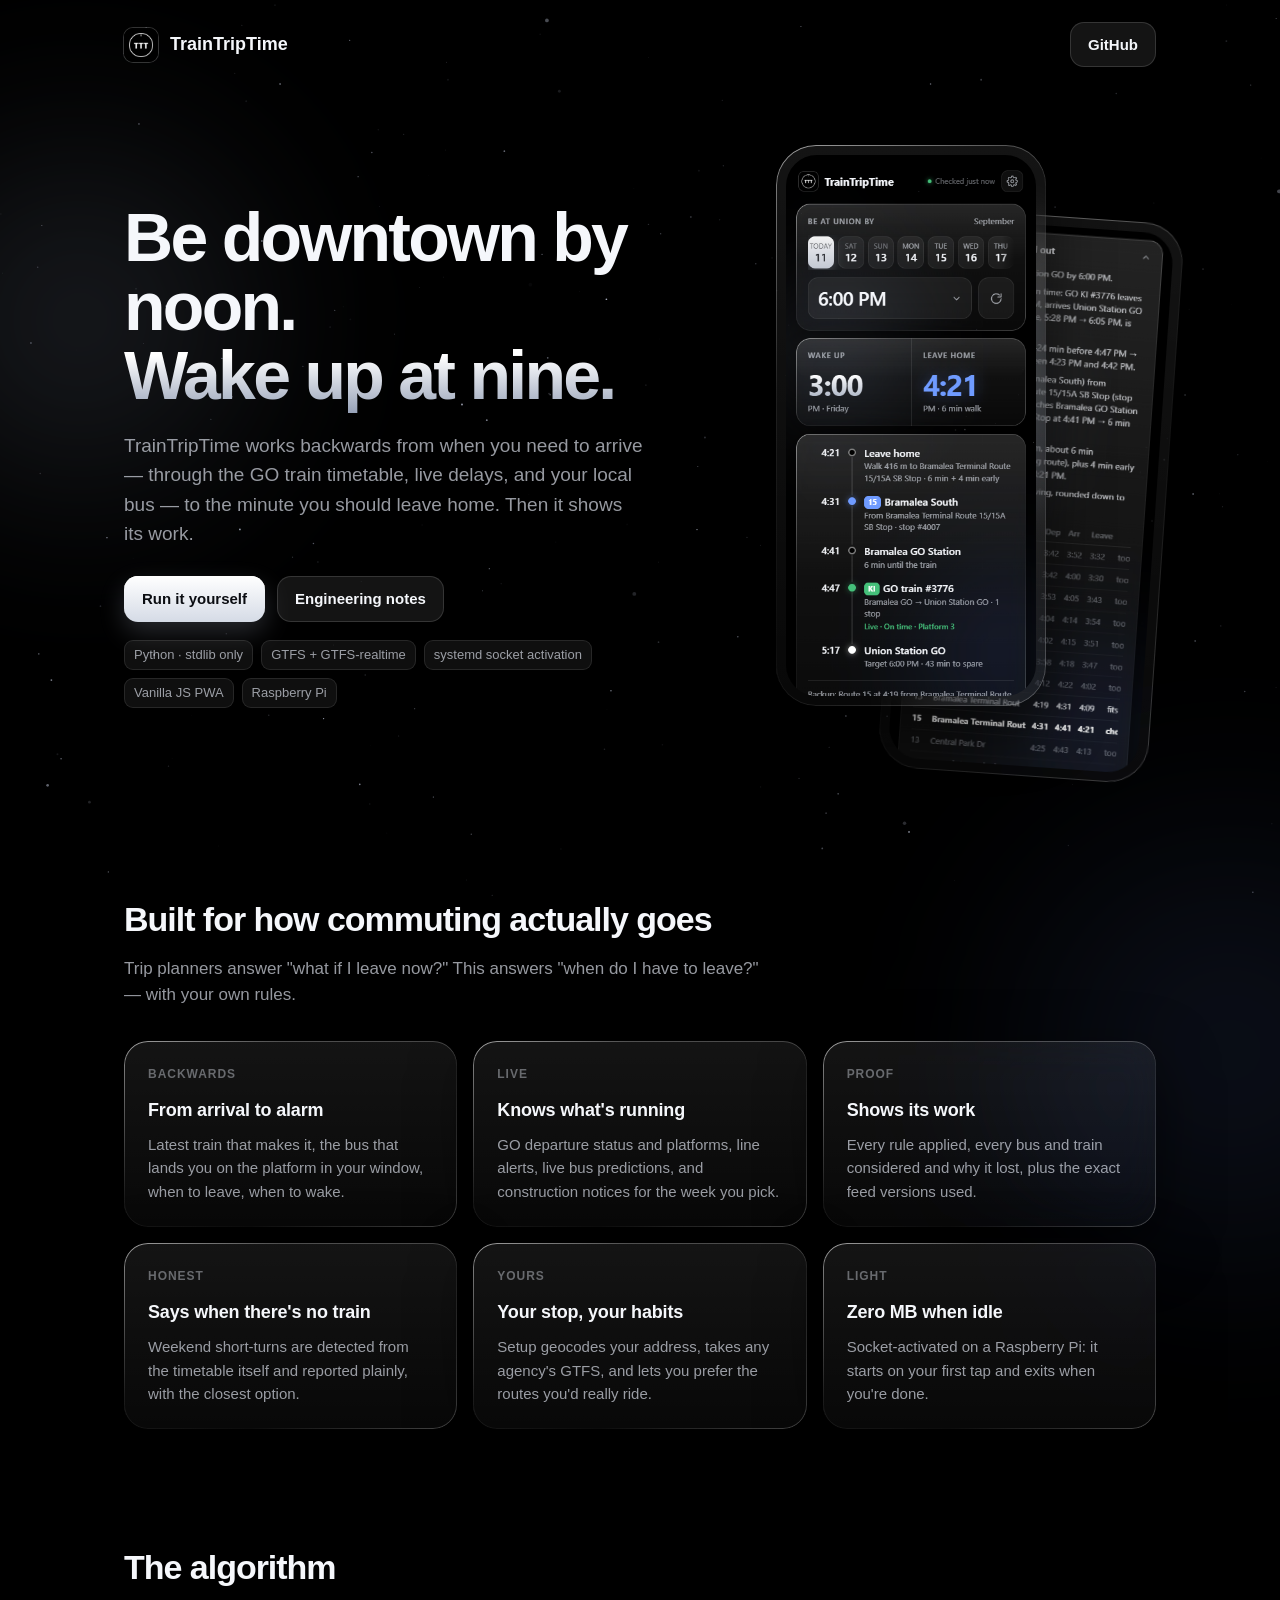
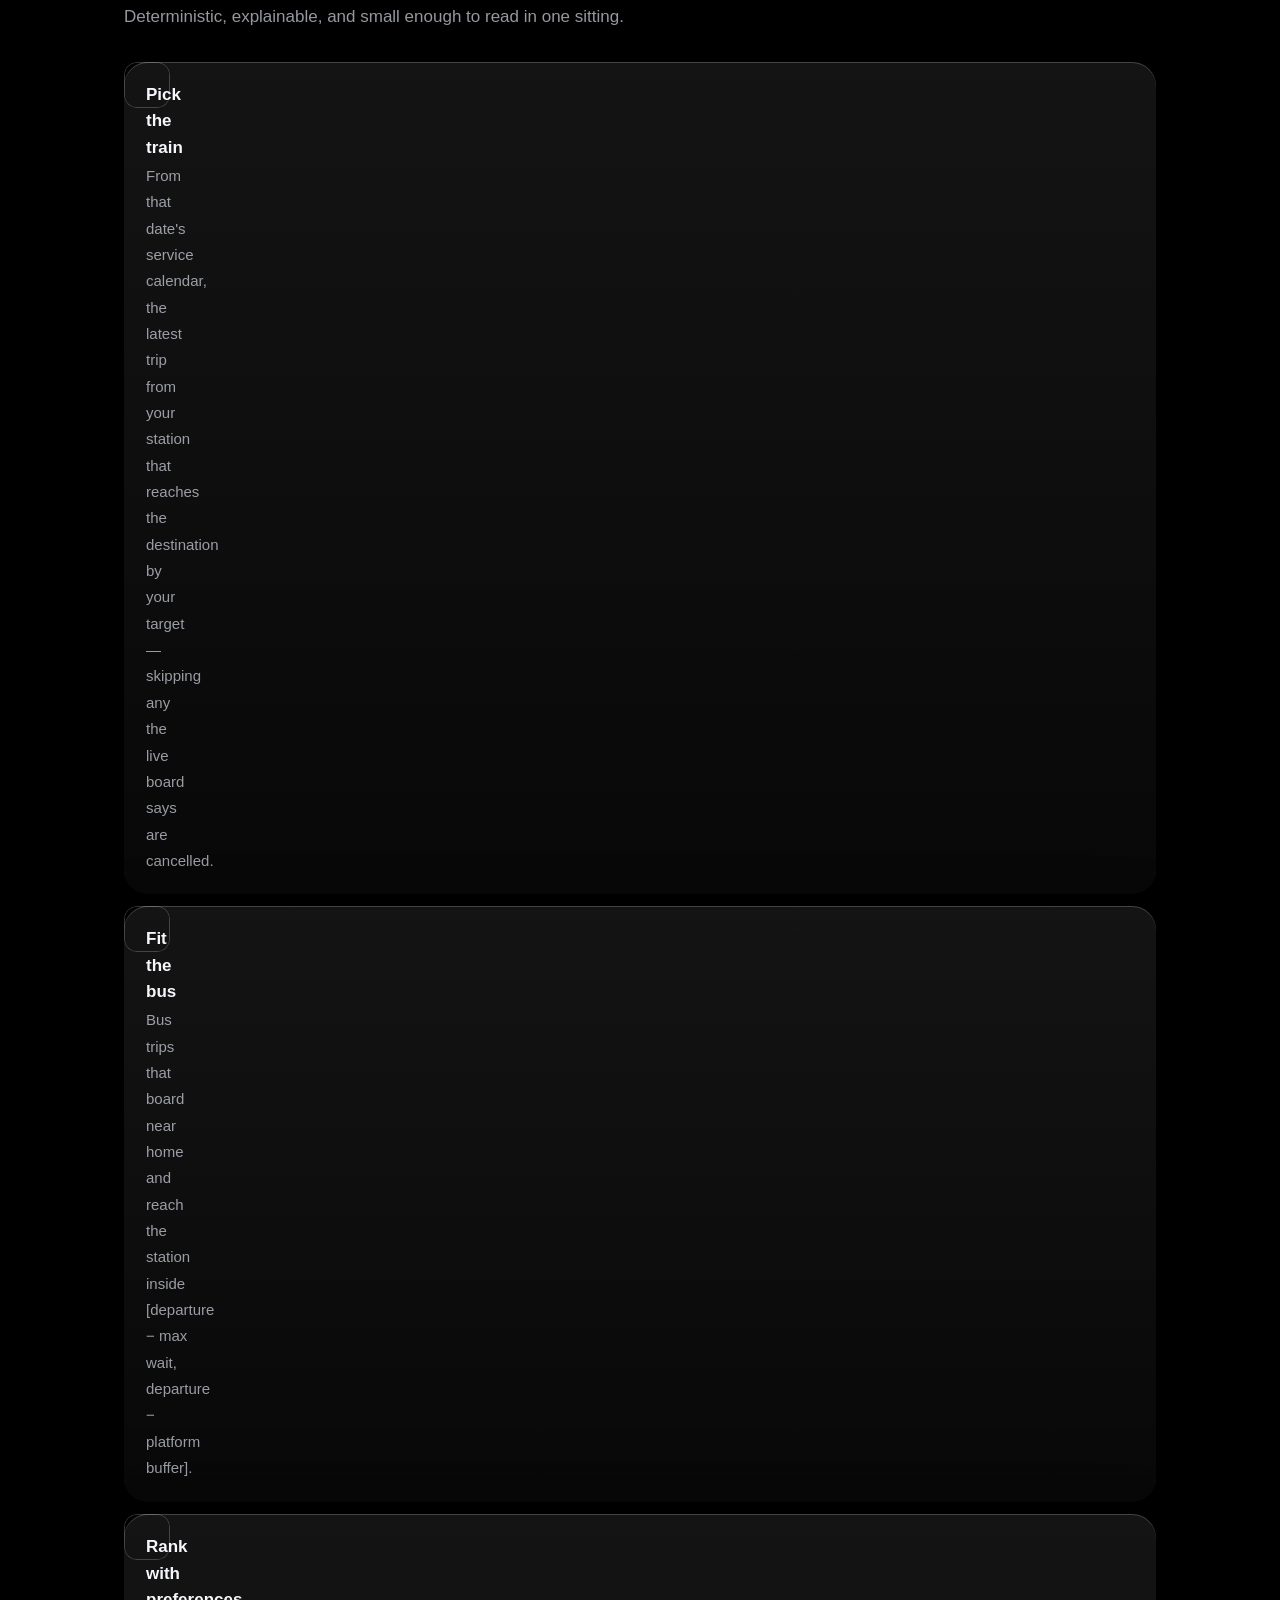
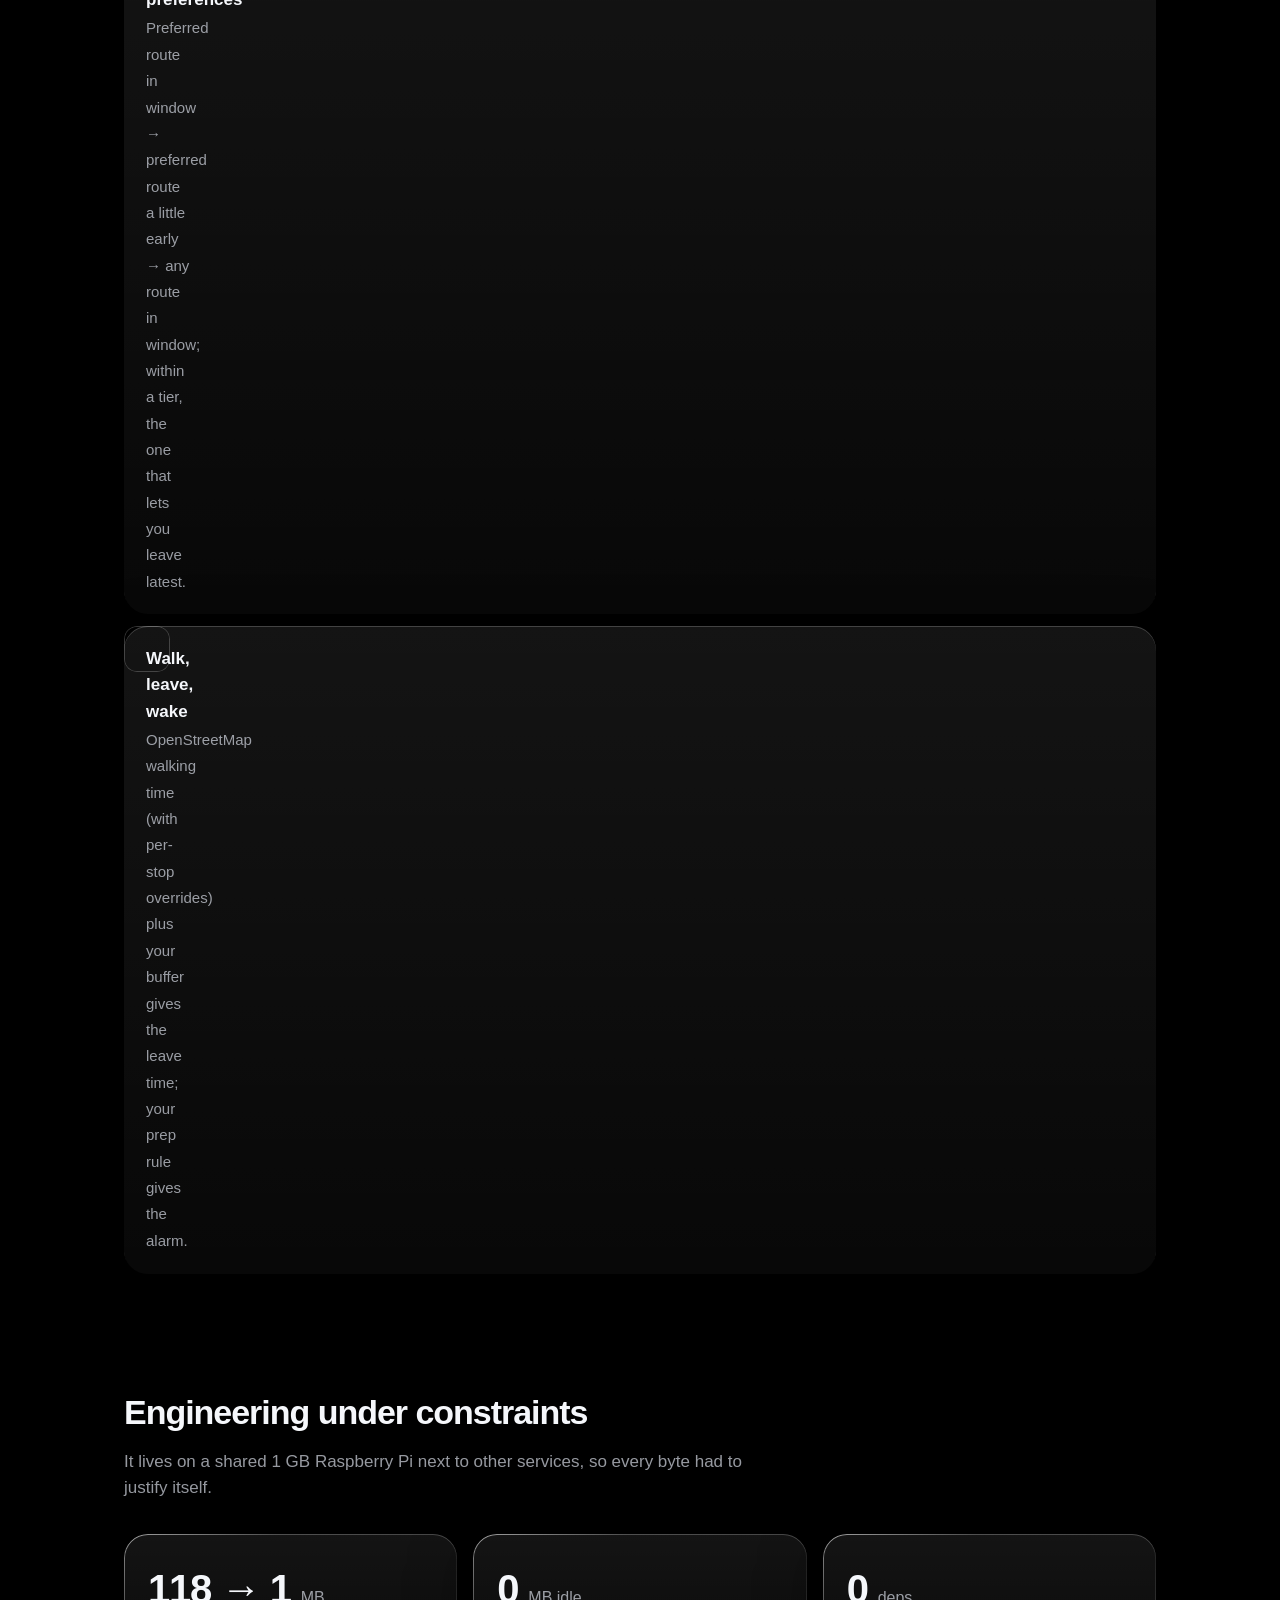
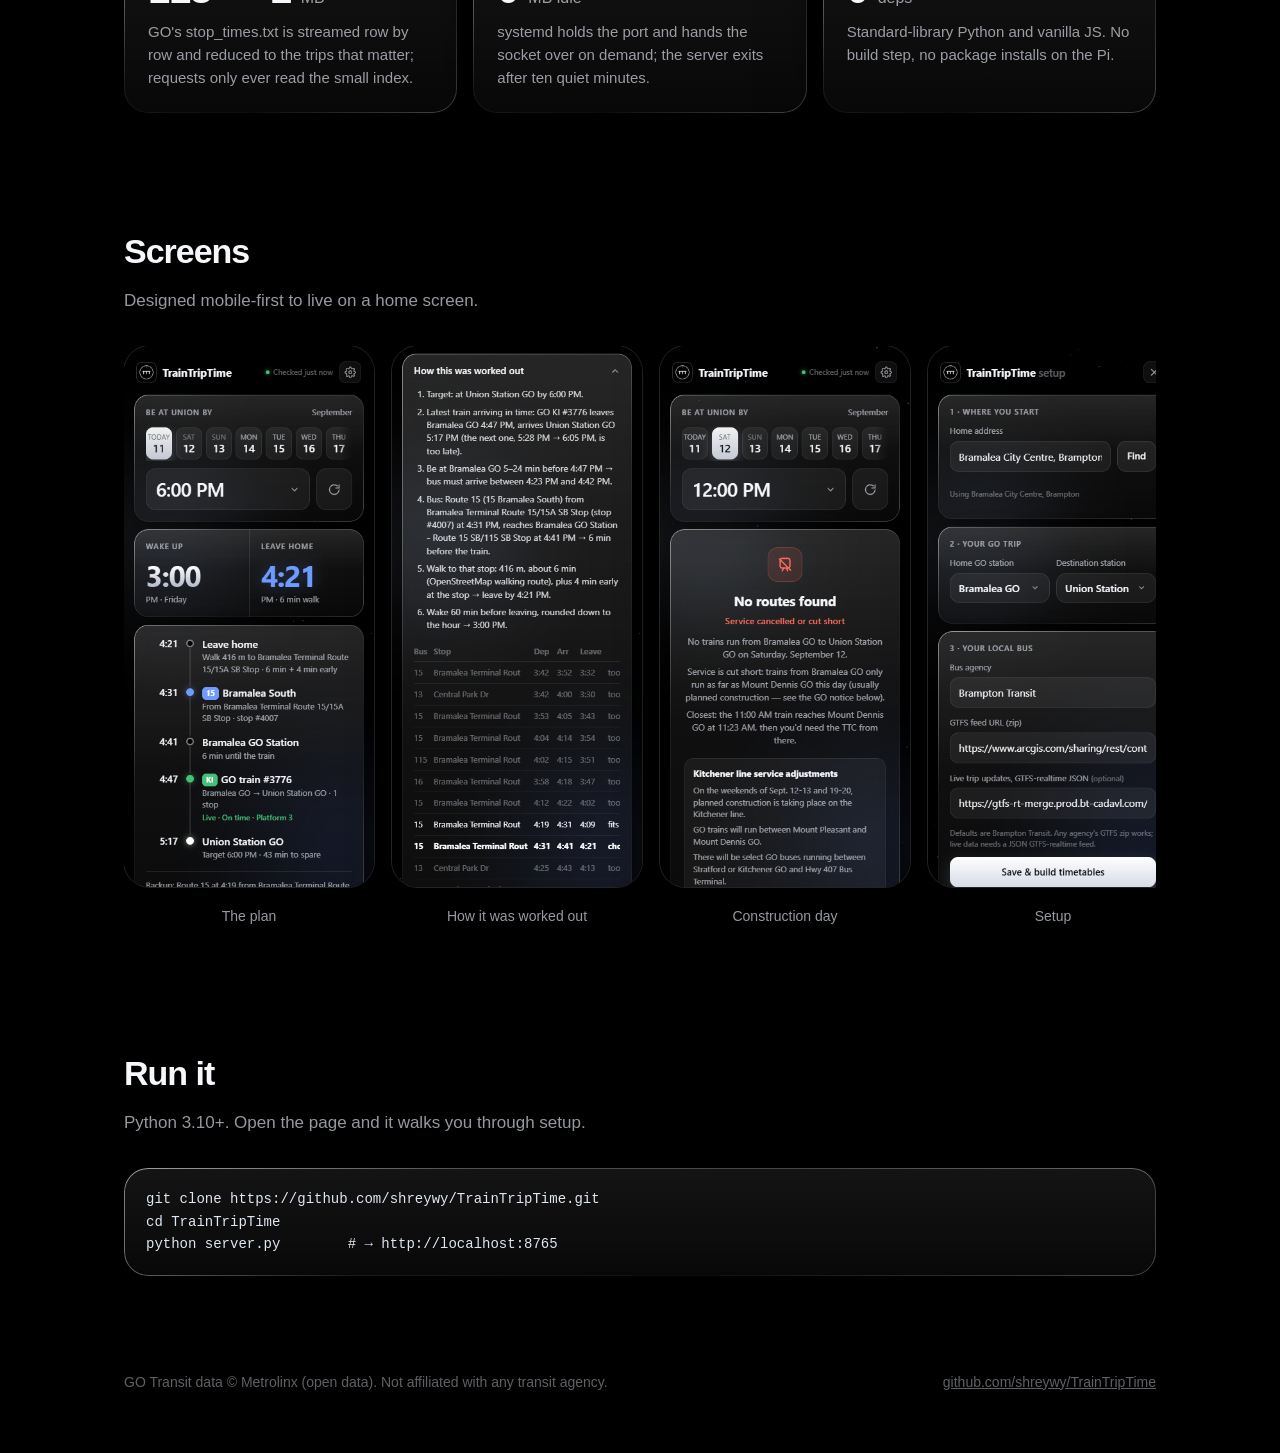
==== docs/index.html @ 506ce5b3 "TrainTripTime: plan GO Transit commutes backwards from your arrival time Works backwards from a targ" ====
<!doctype html>
<html lang="en">
<head>
<meta charset="utf-8">
<meta name="viewport" content="width=device-width, initial-scale=1, viewport-fit=cover">
<meta name="color-scheme" content="dark">
<meta name="theme-color" content="#000000">
<title>TrainTripTime — know when to wake up for your GO train</title>
<meta name="description" content="A self-hosted commute planner that works backwards from your arrival time through GO Transit and your local bus, with live data and a worked-out proof.">
<link rel="icon" type="image/png" href="icon.png">
<style>
:root { --text:#f5f7fb; --muted:rgba(235,240,250,.64); --faint:rgba(235,240,250,.4); --accent:#6f9bff; --go:#45c07a; }
* { box-sizing: border-box; }
html { background: #000; }
body { margin: 0; background: #000; color: var(--text); font: 17px/1.55 -apple-system, BlinkMacSystemFont, "SF Pro Text", "Segoe UI", Roboto, sans-serif; -webkit-font-smoothing: antialiased; }
a { color: inherit; }
#sky { position: fixed; inset: 0; width: 100%; height: 100%; z-index: 0; pointer-events: none; }
.glow { position: fixed; z-index: 0; pointer-events: none; border-radius: 50%; filter: blur(80px); opacity: .6; }
.glow.a { width: 560px; height: 560px; left: -200px; top: 40px; background: radial-gradient(circle, rgba(170,185,215,.3), transparent 65%); }
.glow.b { width: 700px; height: 700px; right: -300px; top: 700px; background: radial-gradient(circle, rgba(90,120,200,.26), transparent 65%); }
.wrap { position: relative; z-index: 1; max-width: 1080px; margin: 0 auto; padding: 0 24px; }
.glass {
  position: relative; border-radius: 24px; isolation: isolate;
  background: linear-gradient(180deg, rgba(255,255,255,.08), rgba(255,255,255,.03));
  -webkit-backdrop-filter: blur(22px) saturate(170%); backdrop-filter: blur(22px) saturate(170%);
  box-shadow: inset 0 1px 0 rgba(255,255,255,.2), 0 20px 60px rgba(0,0,0,.55);
}
.glass::before {
  content: ""; position: absolute; inset: 0; border-radius: inherit; padding: 1px; pointer-events: none;
  background: linear-gradient(135deg, rgba(255,255,255,.5), rgba(255,255,255,.07) 30%, rgba(255,255,255,.02) 60%, rgba(255,255,255,.25));
  -webkit-mask: linear-gradient(#000 0 0) content-box, linear-gradient(#000 0 0); -webkit-mask-composite: xor; mask-composite: exclude;
}
nav { display: flex; align-items: center; justify-content: space-between; padding: 22px 0; }
.logo { display: flex; align-items: center; gap: 12px; font-weight: 650; font-size: 18px; text-decoration: none; }
.logo img { width: 34px; height: 34px; border-radius: 9px; box-shadow: 0 0 0 1px rgba(255,255,255,.2); }
.btn { display: inline-flex; align-items: center; gap: 8px; padding: 11px 18px; border-radius: 14px; text-decoration: none; font-weight: 600; font-size: 15px;
  background: rgba(255,255,255,.08); box-shadow: inset 0 0 0 1px rgba(255,255,255,.14); }
.btn.primary { background: linear-gradient(180deg, #fff, #d5dbe6); color: #0b0d12; box-shadow: inset 0 1px 0 #fff, 0 10px 26px rgba(200,210,235,.2); }
.hero { display: grid; grid-template-columns: 1.1fr .9fr; gap: 48px; align-items: center; padding: 56px 0 72px; }
h1 { font-size: clamp(40px, 6vw, 68px); line-height: 1.02; letter-spacing: -.04em; margin: 0 0 20px; font-weight: 700; }
h1 .silver { background: linear-gradient(180deg, #fff 25%, #97a2b8); -webkit-background-clip: text; background-clip: text; color: transparent; }
.lede { font-size: 19px; color: var(--muted); max-width: 520px; margin: 0 0 28px; }
.cta { display: flex; gap: 12px; flex-wrap: wrap; }
.phones { position: relative; height: 620px; }
.phone { position: absolute; width: 270px; border-radius: 40px; padding: 10px; }
.phone img { display: block; width: 100%; border-radius: 31px; }
.phone.one { right: 110px; top: 0; z-index: 2; }
.phone.two { right: -10px; top: 70px; transform: rotate(4deg); opacity: .92; }
h2 { font-size: 34px; letter-spacing: -.03em; margin: 0 0 10px; }
.sub { color: var(--muted); margin: 0 0 32px; max-width: 640px; }
section { padding: 56px 0; }
.grid { display: grid; grid-template-columns: repeat(3, 1fr); gap: 16px; }
.card { padding: 24px; }
.card h3 { margin: 0 0 8px; font-size: 18px; letter-spacing: -.01em; }
.card p { margin: 0; color: var(--muted); font-size: 15px; }
.card .k { font-size: 12px; font-weight: 700; letter-spacing: .08em; text-transform: uppercase; color: var(--faint); margin-bottom: 14px; }
.steps { counter-reset: s; display: grid; gap: 12px; }
.step { display: grid; grid-template-columns: 44px 1fr; gap: 16px; padding: 20px 22px; align-items: start; }
.step::before { counter-increment: s; content: counter(s); display: grid; place-items: center; width: 44px; height: 44px; border-radius: 13px;
  background: rgba(255,255,255,.08); box-shadow: inset 0 0 0 1px rgba(255,255,255,.14); font-weight: 700; }
.step b { display: block; margin-bottom: 2px; }
.step span { color: var(--muted); font-size: 15px; }
.stat { font-size: 40px; font-weight: 700; letter-spacing: -.03em; }
.stat small { font-size: 16px; color: var(--muted); font-weight: 500; letter-spacing: 0; }
.shots { display: flex; gap: 18px; overflow-x: auto; padding-bottom: 8px; scroll-snap-type: x mandatory; }
.shots figure { flex: none; width: 250px; margin: 0; scroll-snap-align: start; }
.shots img { width: 100%; border-radius: 26px; box-shadow: 0 0 0 1px rgba(255,255,255,.14), 0 18px 40px rgba(0,0,0,.6); }
.shots figcaption { font-size: 14px; color: var(--muted); margin-top: 10px; text-align: center; }
.stack { display: flex; flex-wrap: wrap; gap: 8px; margin-top: 18px; }
.stack span { font-size: 13px; padding: 5px 10px; border-radius: 9px; background: rgba(255,255,255,.06); box-shadow: inset 0 0 0 1px rgba(255,255,255,.1); color: var(--muted); }
pre { margin: 0; padding: 20px 22px; overflow-x: auto; font: 14px/1.6 ui-monospace, "SF Mono", Consolas, monospace; color: #dfe6f3; }
footer { padding: 40px 0 60px; color: var(--faint); font-size: 14px; display: flex; justify-content: space-between; flex-wrap: wrap; gap: 12px; }
@media (max-width: 860px) {
  .hero { grid-template-columns: 1fr; padding-top: 24px; }
  .phones { height: 520px; }
  .phone { width: 230px; } .phone.one { left: 0; right: auto; } .phone.two { left: 150px; right: auto; }
  .grid { grid-template-columns: 1fr; }
}
</style>
</head>
<body>
<canvas id="sky" aria-hidden="true"></canvas>
<div class="glow a"></div><div class="glow b"></div>

<div class="wrap">
  <nav>
    <a class="logo" href="#"><img src="icon.png" alt="">TrainTripTime</a>
    <a class="btn" href="https://github.com/shreywy/TrainTripTime">GitHub</a>
  </nav>

  <div class="hero">
    <div>
      <h1>Be downtown by noon.<br><span class="silver">Wake up at nine.</span></h1>
      <p class="lede">TrainTripTime works backwards from when you need to arrive — through the GO train timetable,
        live delays, and your local bus — to the minute you should leave home. Then it shows its work.</p>
      <div class="cta">
        <a class="btn primary" href="https://github.com/shreywy/TrainTripTime#run-it">Run it yourself</a>
        <a class="btn" href="https://github.com/shreywy/TrainTripTime#engineering-notes">Engineering notes</a>
      </div>
      <div class="stack"><span>Python · stdlib only</span><span>GTFS + GTFS-realtime</span><span>systemd socket activation</span><span>Vanilla JS PWA</span><span>Raspberry Pi</span></div>
    </div>
    <div class="phones">
      <div class="phone glass one"><img src="screenshots/plan-mobile.png" alt="A plan: wake up, leave home, bus, train"></div>
      <div class="phone glass two"><img src="screenshots/proof-mobile.png" alt="The worked-out proof of a plan"></div>
    </div>
  </div>

  <section>
    <h2>Built for how commuting actually goes</h2>
    <p class="sub">Trip planners answer "what if I leave now?" This answers "when do I have to leave?" — with your own rules.</p>
    <div class="grid">
      <div class="glass card"><div class="k">Backwards</div><h3>From arrival to alarm</h3><p>Latest train that makes it, the bus that lands you on the platform in your window, when to leave, when to wake.</p></div>
      <div class="glass card"><div class="k">Live</div><h3>Knows what's running</h3><p>GO departure status and platforms, line alerts, live bus predictions, and construction notices for the week you pick.</p></div>
      <div class="glass card"><div class="k">Proof</div><h3>Shows its work</h3><p>Every rule applied, every bus and train considered and why it lost, plus the exact feed versions used.</p></div>
      <div class="glass card"><div class="k">Honest</div><h3>Says when there's no train</h3><p>Weekend short-turns are detected from the timetable itself and reported plainly, with the closest option.</p></div>
      <div class="glass card"><div class="k">Yours</div><h3>Your stop, your habits</h3><p>Setup geocodes your address, takes any agency's GTFS, and lets you prefer the routes you'd really ride.</p></div>
      <div class="glass card"><div class="k">Light</div><h3>Zero MB when idle</h3><p>Socket-activated on a Raspberry Pi: it starts on your first tap and exits when you're done.</p></div>
    </div>
  </section>

  <section>
    <h2>The algorithm</h2>
    <p class="sub">Deterministic, explainable, and small enough to read in one sitting.</p>
    <div class="steps">
      <div class="glass step"><div><b>Pick the train</b><span>From that date's service calendar, the latest trip from your station that reaches the destination by your target — skipping any the live board says are cancelled.</span></div></div>
      <div class="glass step"><div><b>Fit the bus</b><span>Bus trips that board near home and reach the station inside [departure − max wait, departure − platform buffer].</span></div></div>
      <div class="glass step"><div><b>Rank with preferences</b><span>Preferred route in window → preferred route a little early → any route in window; within a tier, the one that lets you leave latest.</span></div></div>
      <div class="glass step"><div><b>Walk, leave, wake</b><span>OpenStreetMap walking time (with per-stop overrides) plus your buffer gives the leave time; your prep rule gives the alarm.</span></div></div>
    </div>
  </section>

  <section>
    <h2>Engineering under constraints</h2>
    <p class="sub">It lives on a shared 1 GB Raspberry Pi next to other services, so every byte had to justify itself.</p>
    <div class="grid">
      <div class="glass card"><div class="stat">118 → 1 <small>MB</small></div><p>GO's stop_times.txt is streamed row by row and reduced to the trips that matter; requests only ever read the small index.</p></div>
      <div class="glass card"><div class="stat">0 <small>MB idle</small></div><p>systemd holds the port and hands the socket over on demand; the server exits after ten quiet minutes.</p></div>
      <div class="glass card"><div class="stat">0 <small>deps</small></div><p>Standard-library Python and vanilla JS. No build step, no package installs on the Pi.</p></div>
    </div>
  </section>

  <section>
    <h2>Screens</h2>
    <p class="sub">Designed mobile-first to live on a home screen.</p>
    <div class="shots">
      <figure><img src="screenshots/plan-mobile.png" alt=""><figcaption>The plan</figcaption></figure>
      <figure><img src="screenshots/proof-mobile.png" alt=""><figcaption>How it was worked out</figcaption></figure>
      <figure><img src="screenshots/noroute-mobile.png" alt=""><figcaption>Construction day</figcaption></figure>
      <figure><img src="screenshots/setup-mobile.png" alt=""><figcaption>Setup</figcaption></figure>
    </div>
  </section>

  <section>
    <h2>Run it</h2>
    <p class="sub">Python 3.10+. Open the page and it walks you through setup.</p>
    <div class="glass"><pre>git clone https://github.com/shreywy/TrainTripTime.git
cd TrainTripTime
python server.py        # → http://localhost:8765</pre></div>
  </section>

  <footer>
    <span>GO Transit data © Metrolinx (open data). Not affiliated with any transit agency.</span>
    <a href="https://github.com/shreywy/TrainTripTime">github.com/shreywy/TrainTripTime</a>
  </footer>
</div>

<script>
(function () {
  const c = document.getElementById("sky"), ctx = c.getContext("2d");
  const still = matchMedia("(prefers-reduced-motion: reduce)").matches;
  let stars = [], w, h;
  function seed() {
    const dpr = Math.min(devicePixelRatio || 1, 2); w = innerWidth; h = innerHeight;
    c.width = w * dpr; c.height = h * dpr; ctx.setTransform(dpr, 0, 0, dpr, 0, 0);
    stars = Array.from({ length: Math.round(w * h / 5200) }, () => ({ x: Math.random() * w, y: Math.random() * h,
      r: Math.random() < .06 ? 1.2 + Math.random() * .8 : .3 + Math.random() * .7, a: .18 + Math.random() * .6,
      p: Math.random() * 6.3, s: .4 + Math.random() * 1.4 }));
  }
  function draw(t) {
    ctx.clearRect(0, 0, w, h);
    for (const s of stars) {
      const a = s.a * (still ? 1 : .55 + .45 * Math.sin(t / 1000 * s.s + s.p));
      ctx.fillStyle = `rgba(225,232,255,${a})`; ctx.beginPath(); ctx.arc(s.x, s.y, s.r, 0, 7); ctx.fill();
    }
  }
  let last = 0; const loop = t => { if (t - last > 40) { draw(t); last = t; } requestAnimationFrame(loop); };
  seed(); addEventListener("resize", seed); still ? draw(0) : requestAnimationFrame(loop);
})();
</script>
</body>
</html>
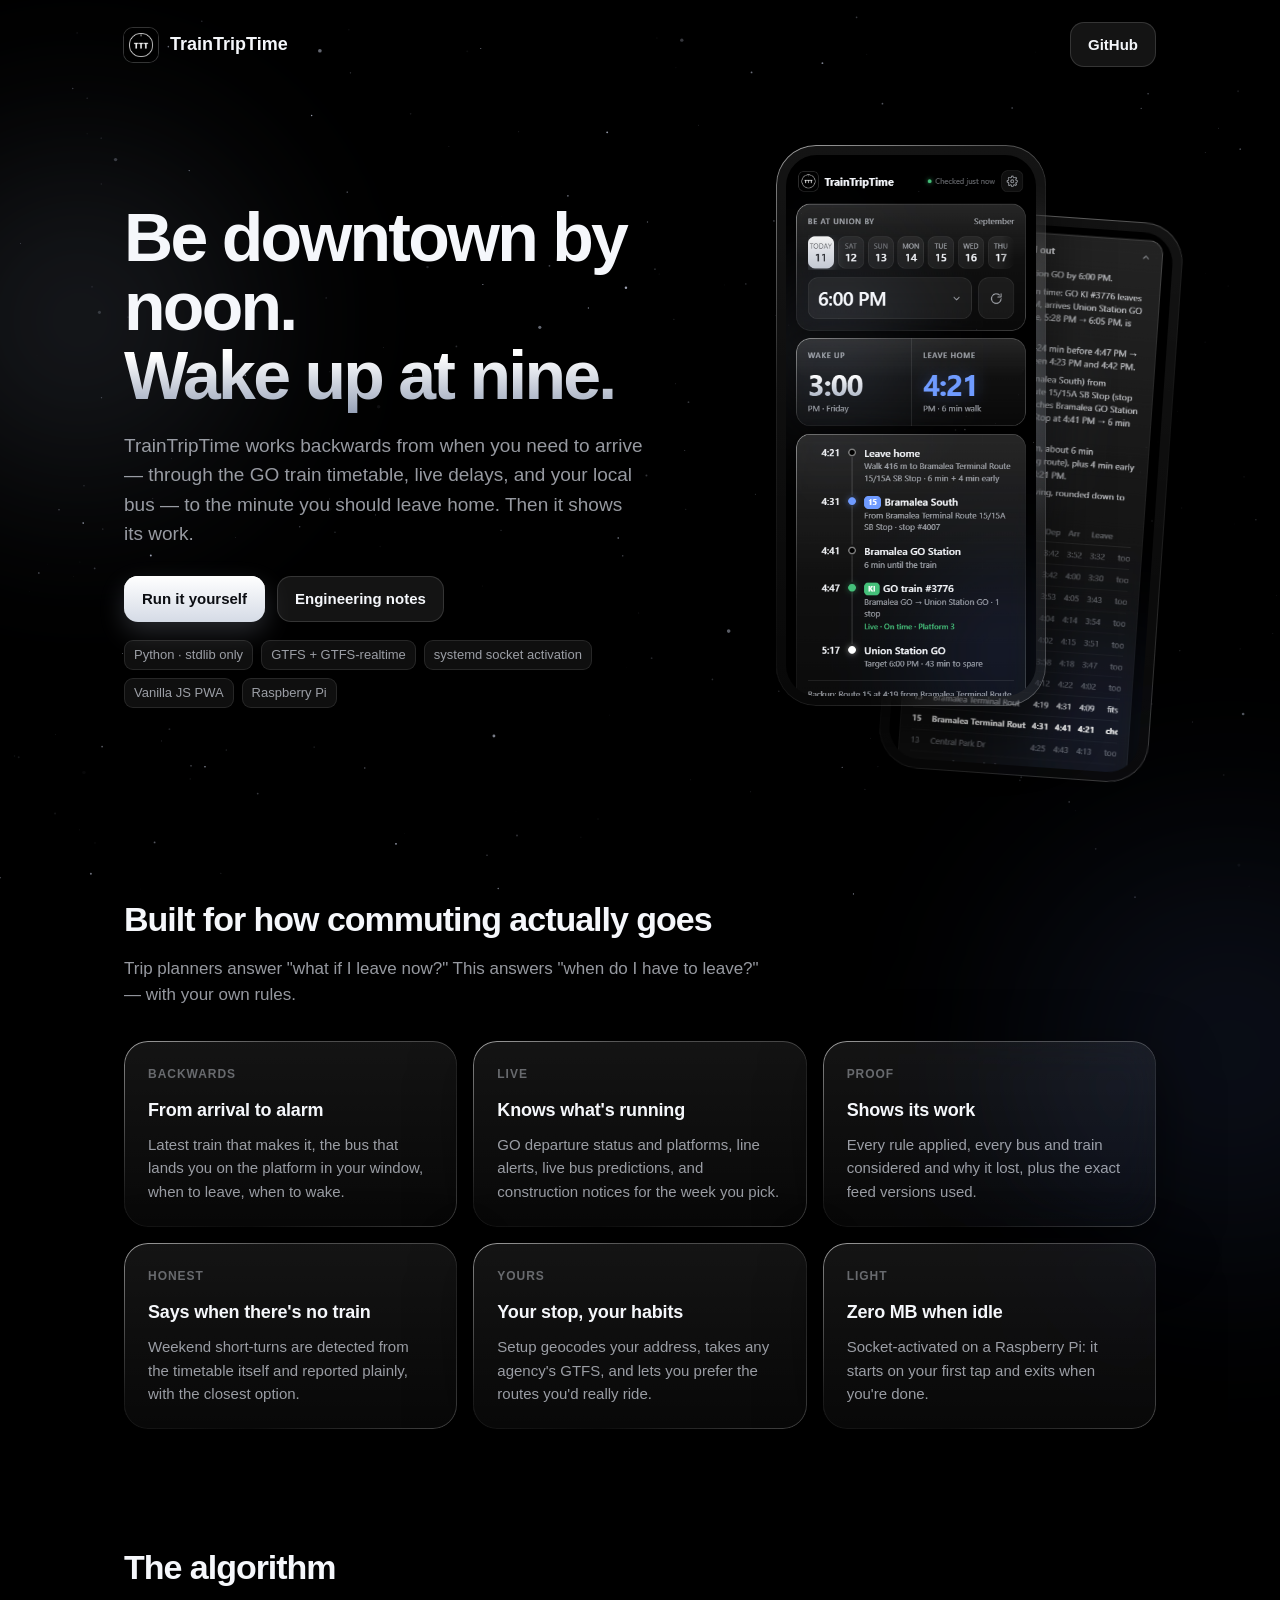
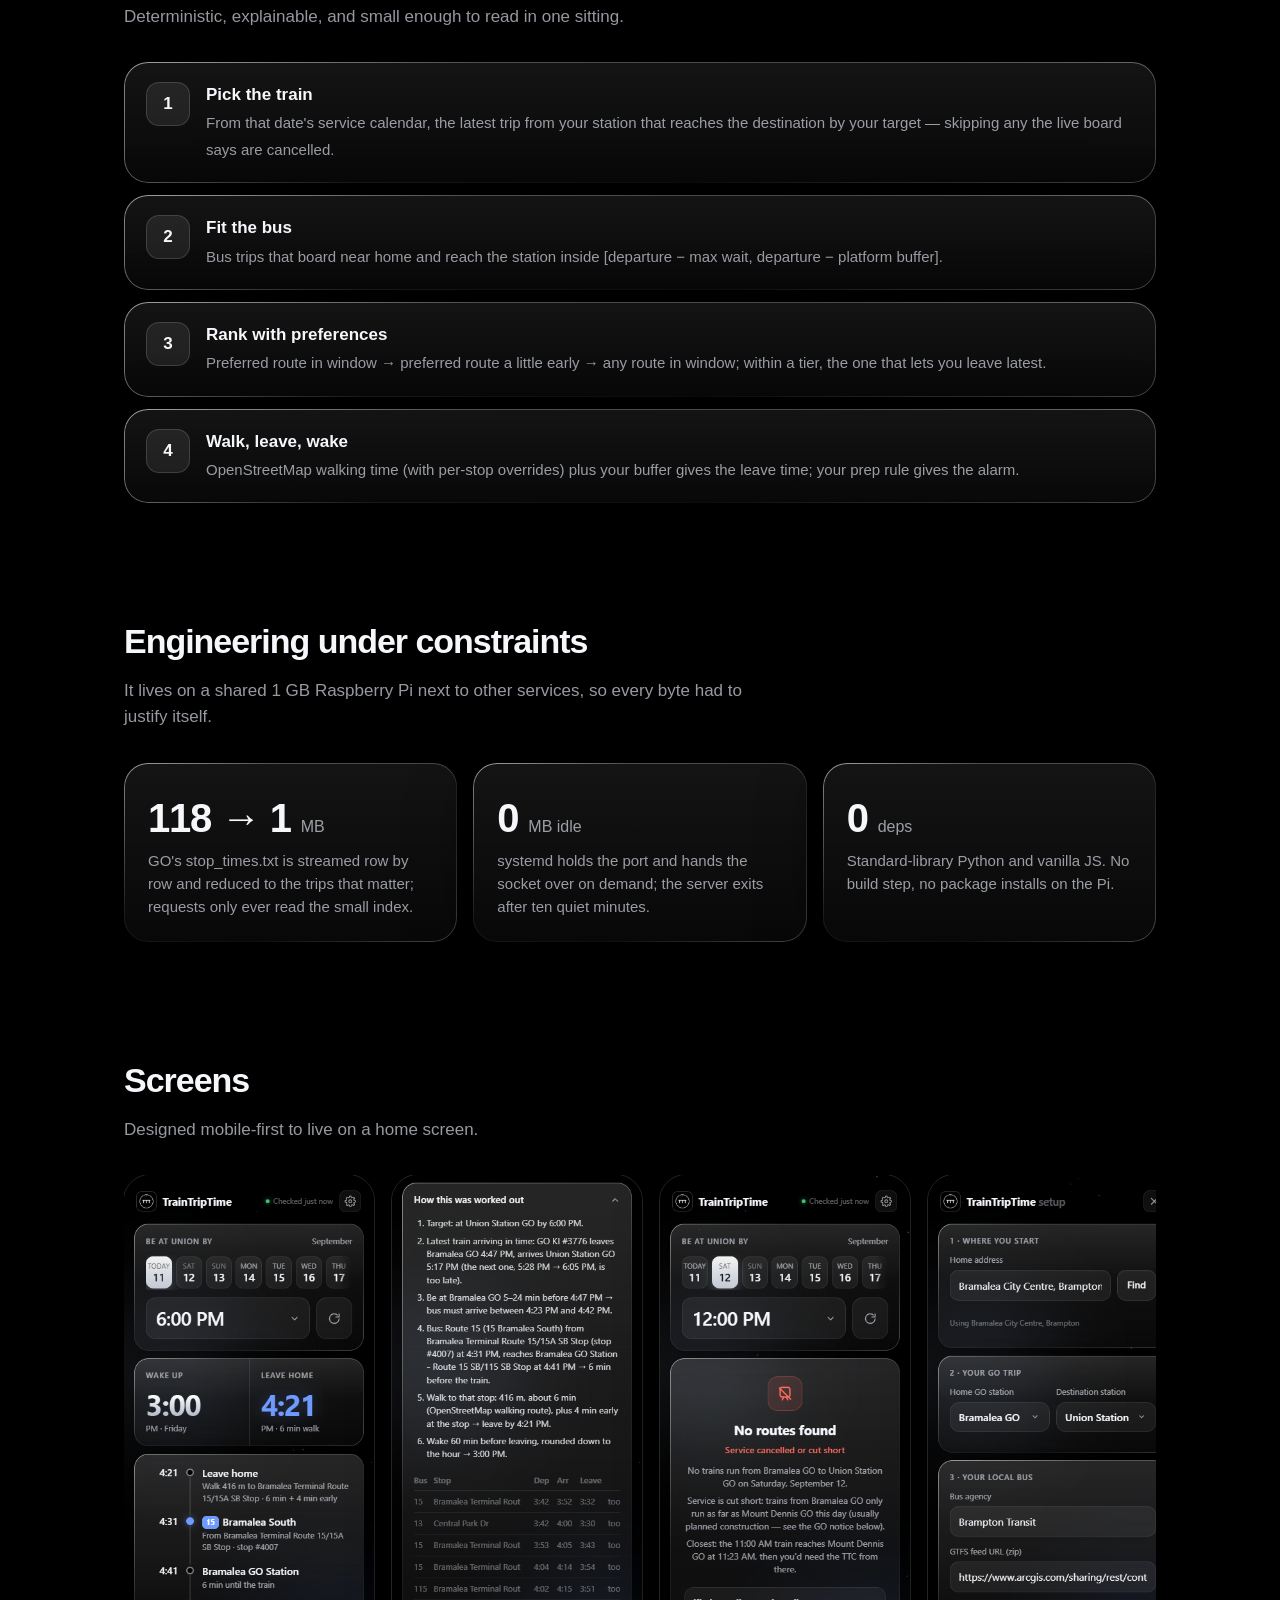
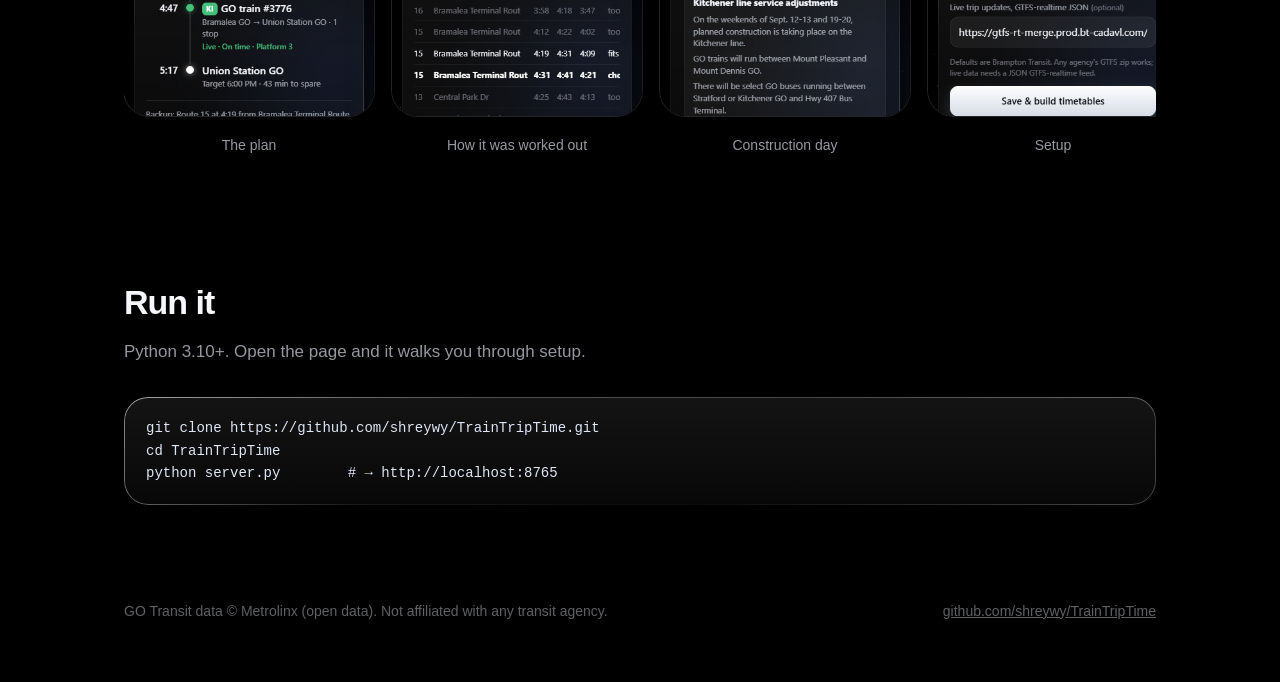
==== commit 964098a1: "Docs page: give step numbers their own element, stop sideways overflow The numbered badges shared ::" ====
--- a/docs/index.html
+++ b/docs/index.html
@@ -11,7 +11,7 @@
 <style>
 :root { --text:#f5f7fb; --muted:rgba(235,240,250,.64); --faint:rgba(235,240,250,.4); --accent:#6f9bff; --go:#45c07a; }
 * { box-sizing: border-box; }
-html { background: #000; }
+html { background: #000; overflow-x: hidden; }   /* the tilted phone mockup overhangs the grid */
 body { margin: 0; background: #000; color: var(--text); font: 17px/1.55 -apple-system, BlinkMacSystemFont, "SF Pro Text", "Segoe UI", Roboto, sans-serif; -webkit-font-smoothing: antialiased; }
 a { color: inherit; }
 #sky { position: fixed; inset: 0; width: 100%; height: 100%; z-index: 0; pointer-events: none; }
@@ -54,9 +54,10 @@
 .card h3 { margin: 0 0 8px; font-size: 18px; letter-spacing: -.01em; }
 .card p { margin: 0; color: var(--muted); font-size: 15px; }
 .card .k { font-size: 12px; font-weight: 700; letter-spacing: .08em; text-transform: uppercase; color: var(--faint); margin-bottom: 14px; }
-.steps { counter-reset: s; display: grid; gap: 12px; }
+.steps { display: grid; gap: 12px; }
 .step { display: grid; grid-template-columns: 44px 1fr; gap: 16px; padding: 20px 22px; align-items: start; }
-.step::before { counter-increment: s; content: counter(s); display: grid; place-items: center; width: 44px; height: 44px; border-radius: 13px;
+/* the number needs its own element: .glass::before is already the card's rim */
+.step .n { display: grid; place-items: center; width: 44px; height: 44px; border-radius: 13px;
   background: rgba(255,255,255,.08); box-shadow: inset 0 0 0 1px rgba(255,255,255,.14); font-weight: 700; }
 .step b { display: block; margin-bottom: 2px; }
 .step span { color: var(--muted); font-size: 15px; }
@@ -122,10 +123,10 @@
     <h2>The algorithm</h2>
     <p class="sub">Deterministic, explainable, and small enough to read in one sitting.</p>
     <div class="steps">
-      <div class="glass step"><div><b>Pick the train</b><span>From that date's service calendar, the latest trip from your station that reaches the destination by your target — skipping any the live board says are cancelled.</span></div></div>
-      <div class="glass step"><div><b>Fit the bus</b><span>Bus trips that board near home and reach the station inside [departure − max wait, departure − platform buffer].</span></div></div>
-      <div class="glass step"><div><b>Rank with preferences</b><span>Preferred route in window → preferred route a little early → any route in window; within a tier, the one that lets you leave latest.</span></div></div>
-      <div class="glass step"><div><b>Walk, leave, wake</b><span>OpenStreetMap walking time (with per-stop overrides) plus your buffer gives the leave time; your prep rule gives the alarm.</span></div></div>
+      <div class="glass step"><div class="n">1</div><div><b>Pick the train</b><span>From that date's service calendar, the latest trip from your station that reaches the destination by your target — skipping any the live board says are cancelled.</span></div></div>
+      <div class="glass step"><div class="n">2</div><div><b>Fit the bus</b><span>Bus trips that board near home and reach the station inside [departure − max wait, departure − platform buffer].</span></div></div>
+      <div class="glass step"><div class="n">3</div><div><b>Rank with preferences</b><span>Preferred route in window → preferred route a little early → any route in window; within a tier, the one that lets you leave latest.</span></div></div>
+      <div class="glass step"><div class="n">4</div><div><b>Walk, leave, wake</b><span>OpenStreetMap walking time (with per-stop overrides) plus your buffer gives the leave time; your prep rule gives the alarm.</span></div></div>
     </div>
   </section>
 
